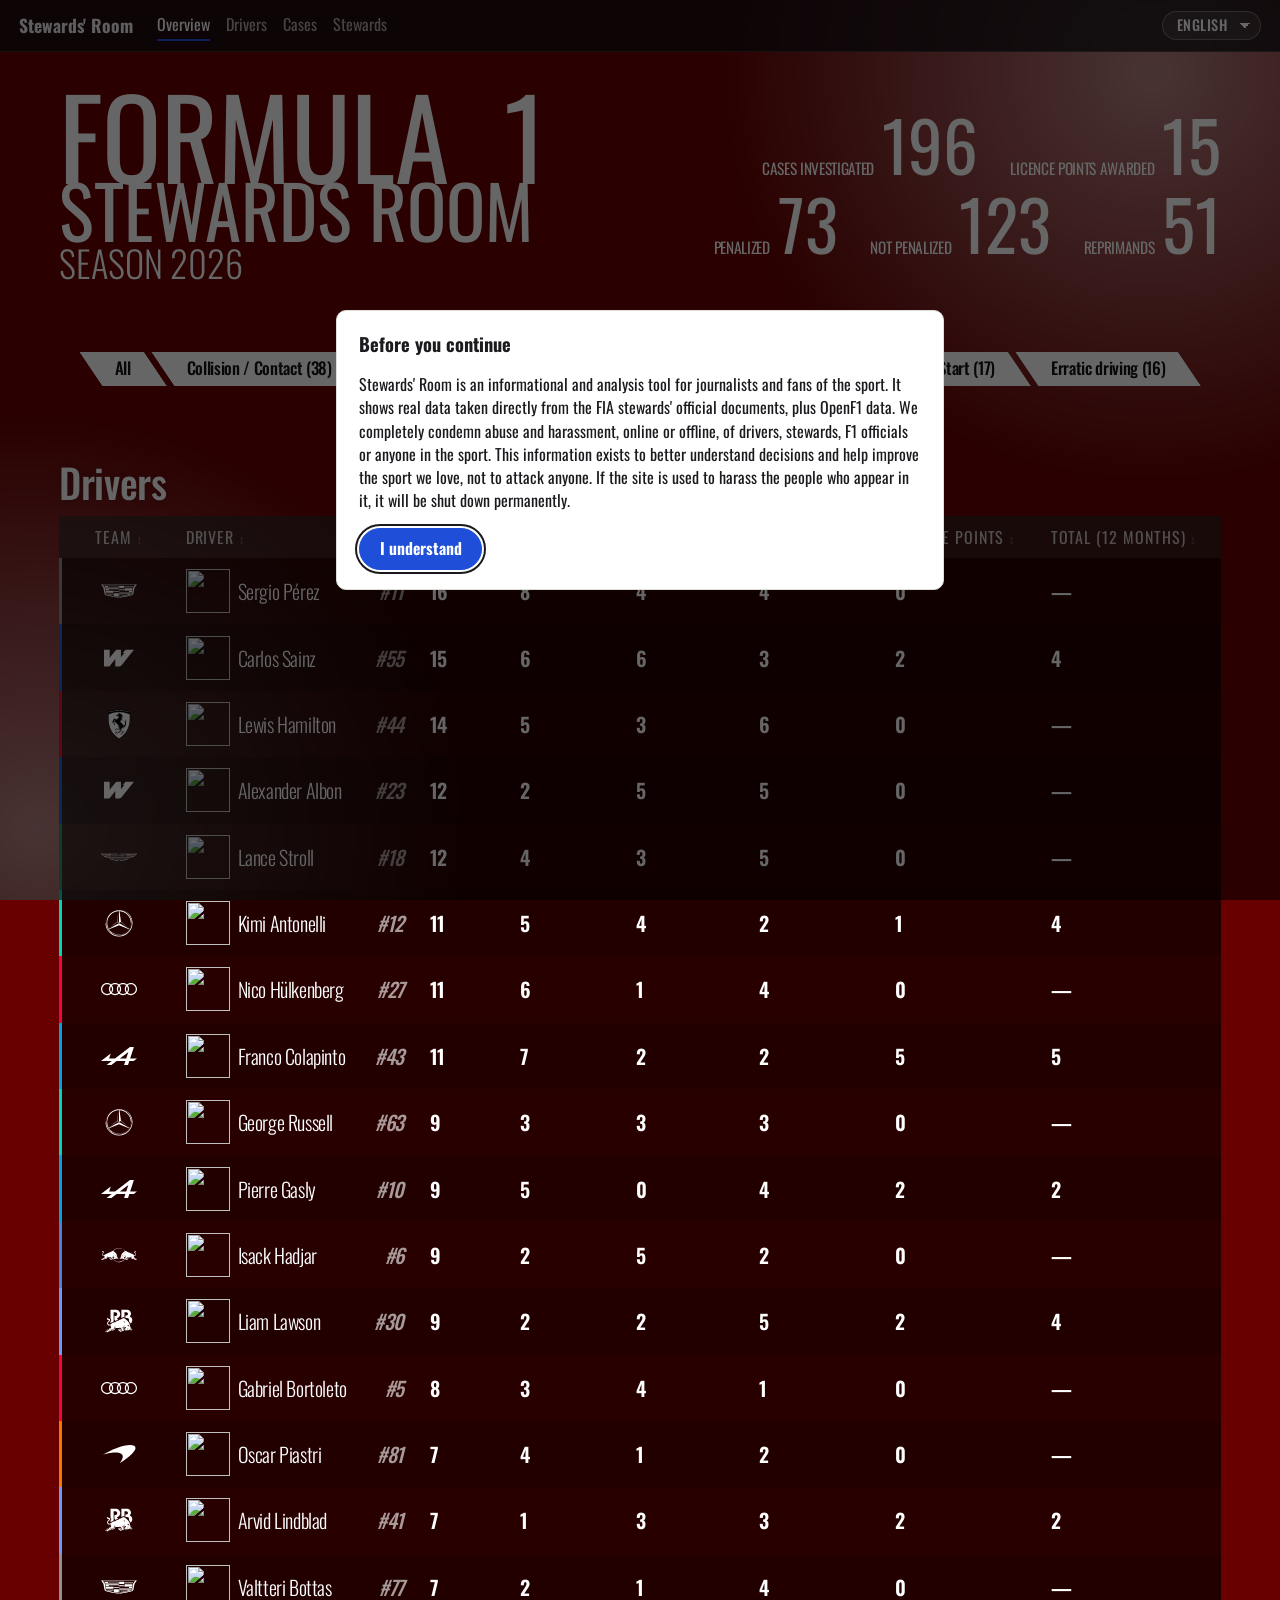
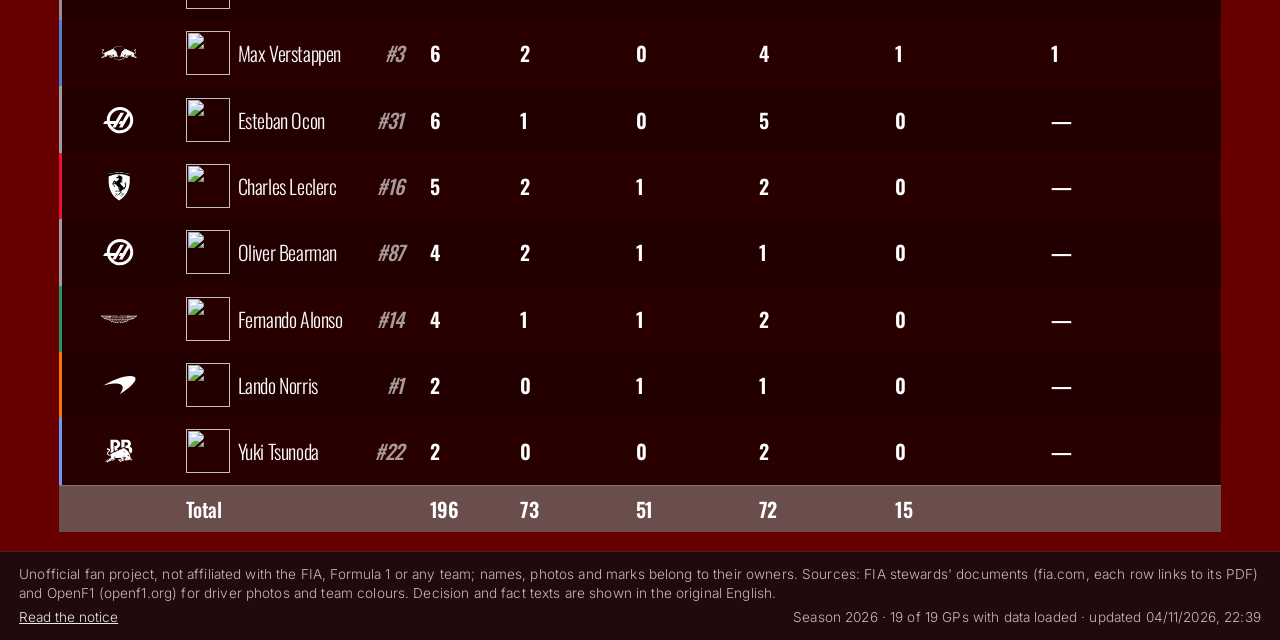
==== site/index.html @ ce7fdfba "Publish the Stewards' Room site Static build of the site: pages, FIA stewards' decisions dataset, dr" ====
<!doctype html>
<html>
<head>
<meta http-equiv="Content-Security-Policy" content="default-src 'self'; script-src 'self'; style-src 'self' 'unsafe-inline'; img-src 'self' data: https://media.formula1.com; connect-src 'self'; font-src 'self'; object-src 'none'; base-uri 'none'; form-action 'none'">
<meta name="referrer" content="no-referrer">
<meta charset="utf-8">
<meta name="viewport" content="width=device-width, initial-scale=1">
<title>Stewards' Room</title>
<link rel="stylesheet" href="styles.css">
</head>
<body class="overview-page">
<main>
  <header class="ov-hero">
    <h1 class="ov-title"><span class="ov-f1">Formula<i>1</i></span><span class="ov-sr">Stewards Room</span><span class="ov-season" id="season"></span></h1>
    <dl class="ov-stats" id="cards"></dl>
  </header>
  <div class="ov-lower">
    <div class="typebox" id="typeBox"></div>
    <h2 data-i18n="overview.drivers"></h2>
    <div id="drivers"></div>
  </div>
</main>
<script type="module" src="js/index.js"></script>
</body>
</html>
---- site/styles.css ----
:root {
  --bg: #f6f6f4; --panel: #fff; --text: #1b1b1f; --muted: #66666e; --line: #deded9; --accent: #1f4fd8;
  --pen: #c8372d; --rep: #d58a00; --none: #4a8b6a;
  color-scheme: light dark;
}
@media (prefers-color-scheme: dark) {
  :root { --bg: #131316; --panel: #1c1c21; --text: #ececf0; --muted: #9a9aa5; --line: #2e2e36; --accent: #7aa2ff;
          --pen: #ff6b60; --rep: #f0b429; --none: #62c796; }
}
* { box-sizing: border-box; }
body { margin: 0; font: 15px/1.45 system-ui, "Segoe UI", sans-serif; background: var(--bg); color: var(--text); }
a { color: var(--accent); }
header.top { position: sticky; top: 0; z-index: 10; color: #ececf0; background: rgba(14, 14, 18, .78); -webkit-backdrop-filter: blur(10px); backdrop-filter: blur(10px); border-bottom: 1px solid rgba(255, 255, 255, .12); padding: .6rem 1.2rem; display: flex; gap: 1.5rem; align-items: center; flex-wrap: wrap; }
header.top strong { font-size: 1.1rem; }
header.top nav { display: flex; gap: 1rem; }
header.top nav a { text-decoration: none; color: rgba(255, 255, 255, .65); padding: .2rem 0; border-bottom: 2px solid transparent; }
header.top nav a:hover { color: #fff; }
header.top nav a[aria-current="page"] { color: #fff; border-color: var(--accent); }
main { box-sizing: border-box; width: 100%; max-width: 1200px; margin: 0 auto; padding: 1.2rem; } /* width: 100% because body is a flex column (auto margins would shrink it to its content) */
h1 { margin: .2rem 0 1rem; font-size: 1.5rem; }
h2 { margin: 1.6rem 0 .6rem; font-size: 1.15rem; }
.muted { color: var(--muted); font-size: .88rem; }
.avatar { width: 32px; height: 32px; border-radius: 50%; border: 2px solid var(--line); background: var(--panel); object-fit: cover; object-position: top; vertical-align: middle; margin-right: .5rem; flex: none; }
.avatar.big { width: 64px; height: 64px; border-width: 3px; margin-right: .8rem; }
.avatar.ph { display: inline-flex; align-items: center; justify-content: center; font-size: .62rem; font-weight: 700; color: var(--muted); }
.avatar.big.ph { font-size: .9rem; }
.notice { background: var(--panel); border: 1px solid var(--rep); border-left-width: 4px; padding: .6rem .9rem; border-radius: 6px; margin-bottom: 1rem; }
.cards { display: grid; grid-template-columns: repeat(auto-fit, minmax(150px, 1fr)); gap: .8rem; }
.card { background: var(--panel); border: 1px solid var(--line); border-radius: 8px; padding: .8rem 1rem; }
.card .n { font-size: 1.9rem; font-weight: 650; font-variant-numeric: tabular-nums; }
.card .l { color: var(--muted); font-size: .85rem; }
.filters { display: flex; flex-wrap: wrap; gap: .6rem; margin: .5rem 0 1rem; align-items: end; }
.filters label { display: flex; flex-direction: column; font-size: .78rem; color: var(--muted); gap: .15rem; }
select, input[type=search] { font: inherit; padding: .3rem .4rem; background: var(--panel); color: var(--text); border: 1px solid var(--line); border-radius: 5px; min-width: 150px; }
.tablewrap { overflow-x: auto; background: var(--panel); border: 1px solid var(--line); border-radius: 8px; }
table { border-collapse: collapse; width: 100%; }
th, td { padding: .45rem .7rem; text-align: left; border-bottom: 1px solid var(--line); vertical-align: top; }
tr:last-child td { border-bottom: 0; }
th { font-size: .78rem; text-transform: uppercase; letter-spacing: .03em; color: var(--muted); white-space: nowrap; }
th[data-sort] { cursor: pointer; user-select: none; }
th[data-sort]:hover { color: var(--text); }
th .arrow { font-size: .7rem; }
td.num, th.num { text-align: right; font-variant-numeric: tabular-nums; }
tfoot td { font-weight: 650; background: color-mix(in srgb, var(--line) 35%, transparent); }
.badge { display: inline-block; padding: .05rem .5rem; border-radius: 99px; font-size: .78rem; font-weight: 600; border: 1px solid currentColor; white-space: nowrap; }
.badge.pen { color: var(--pen); } .badge.rep { color: var(--rep); } .badge.none { color: var(--none); }
.empty { padding: 1rem; color: var(--muted); }
.legend { display: flex; gap: 1rem; font-size: .85rem; margin: .3rem 0; flex-wrap: wrap; }
.legend i { display: inline-block; width: .8rem; height: .8rem; border-radius: 2px; margin-right: .3rem; vertical-align: -1px; }
svg.chart { width: 100%; height: auto; background: var(--panel); border: 1px solid var(--line); border-radius: 8px; }
svg.chart text { fill: var(--muted); font-size: 11px; }
.decision { max-width: 38ch; }
.sr { position: absolute; width: 1px; height: 1px; overflow: hidden; clip: rect(0 0 0 0); }
header.top .lang { margin-left: auto; }
header.top select { -webkit-appearance: none; appearance: none; min-width: 0; font: 500 .9rem / 1 "Oswald", system-ui, sans-serif; letter-spacing: .03em; text-transform: uppercase; color: #fff; cursor: pointer;
  padding: .4rem 1.8rem .4rem .9rem; border: 1px solid rgba(255, 255, 255, .28); border-radius: 99px; color-scheme: dark;
  background-color: rgba(255, 255, 255, .08); background-repeat: no-repeat; background-size: 5px 5px, 5px 5px; background-position: calc(100% - 15px) 52%, calc(100% - 10px) 52%;
  background-image: linear-gradient(45deg, transparent 50%, #fff 50%), linear-gradient(135deg, #fff 50%, transparent 50%); }
header.top select:hover { background-color: rgba(255, 255, 255, .16); }
header.top select:focus-visible { outline: 2px solid #fff; outline-offset: 2px; }
header.top select option { background: #1c1c21; color: #fff; text-transform: none; }


.badge.syn { color: #fff; background: #c0262d; border-color: #c0262d; margin-left: .4rem; font-size: .68rem; }
.synthetic-banner { background: #c0262d; color: #fff; padding: .5rem 1.2rem; font-weight: 600; font-size: .9rem; }
.bar { display: inline-block; height: .55rem; background: var(--accent); border-radius: 2px; vertical-align: middle; }
.decision { min-width: 24ch; }
.badge.syn.mixed { background: transparent; color: #ff8a8f; }
.synthetic-banner .realonly { margin-left: 1rem; font-weight: 500; white-space: nowrap; }

:root { --on-accent: #fff; }
@media (prefers-color-scheme: dark) { :root { --on-accent: #101018; } }
.typebox { margin: 1rem 0 1.2rem; }

/* Disclaimers (DESIGN.md §9) */
body { min-height: 100vh; display: flex; flex-direction: column; } /* the footer sits at the end of the page, never over the content */
footer.foot { display: flex; flex-wrap: wrap; align-items: center; gap: .3rem 1.2rem; margin: auto 0 0; max-width: none; padding: .8rem 1.2rem; font: 300 .85rem / 1.4 "Inter", system-ui, sans-serif; letter-spacing: .01em; color: rgba(255, 255, 255, .72); background: rgba(14, 14, 18, .78); -webkit-backdrop-filter: blur(10px); backdrop-filter: blur(10px); border-top: 1px solid rgba(255, 255, 255, .12); }
.foot .linklike { color: rgba(255, 255, 255, .9); }
.foot .linklike:hover { color: #fff; }
.foot .foot-meta { margin-left: auto; }
.linklike { font: inherit; background: none; border: 0; padding: 0; color: var(--accent); text-decoration: underline; cursor: pointer; }
dialog.disclaimer { max-width: min(38rem, calc(100vw - 2rem)); background: var(--panel); color: var(--text); border: 1px solid var(--line); border-radius: 10px; padding: 1.2rem 1.4rem; }
dialog.disclaimer::backdrop { background: rgb(0 0 0 / .6); }
dialog.disclaimer h2 { margin-top: 0; }
dialog.disclaimer .strong { font-weight: 650; }
dialog.disclaimer .accept { font: inherit; font-weight: 650; padding: .5rem 1.2rem; border-radius: 99px; border: 1px solid var(--accent); background: var(--accent); color: var(--on-accent); cursor: pointer; }
dialog.disclaimer .accept:focus-visible { outline: 2px solid var(--text); outline-offset: 2px; }
.stewards-banner { background: var(--panel); border: 1px solid var(--pen); border-left-width: 6px; padding: .7rem 1rem; border-radius: 6px; margin-bottom: 1rem; font-weight: 600; }

/* Cells of the overview driver list (team logo, photo, name, number); the table itself uses the list style below. */
.drv-cell { display: flex; align-items: center; gap: .5rem; }
.drv-logo { width: 36px; height: 36px; flex: none; object-fit: contain; }
.drv-photo { width: 44px; height: 44px; flex: none; object-fit: cover; object-position: top; align-self: flex-end; }
.drv-name { flex: 1; min-width: 0; }
.drv-name a { color: inherit; text-decoration: none; }
.drv-name a:hover, .drv-name a:focus-visible { text-decoration: underline; }
.drv-num { font-style: italic; font-weight: 500; padding-left: .5rem; opacity: .6; }

/* Fonts for the driver header. DaggerSquare: 1001Fonts "Free For Commercial Use" licence, file used unmodified
   (public/fonts/LICENSE-DaggerSquare.txt). Oswald: SIL Open Font License (public/fonts/LICENSE-Oswald-OFL.txt). */
@font-face { font-family: "DaggerSquare"; src: url("fonts/DaggerSquare-Oblique.otf") format("opentype"); font-weight: 400; font-style: normal; font-display: swap; }
@font-face { font-family: "Oswald"; src: url("fonts/Oswald-Variable.ttf") format("truetype"); font-weight: 200 700; font-style: normal; font-display: swap; }
@font-face { font-family: "Inter"; src: url("fonts/Inter-Variable-latin.woff2") format("woff2"); font-weight: 100 900; font-style: normal; font-display: swap; } /* Inter: SIL OFL (public/fonts/LICENSE-Inter-OFL.txt) */

/* Driver header (Figma node 15:555): team-colour background with two soft white glows, big photo cut at the waist,
   name + number in DaggerSquare, everything else in Oswald, always white text. */
.hero { display: grid; grid-template-columns: minmax(9rem, 24%) 1fr; align-items: end; gap: clamp(1rem, 3vw, 2.5rem);
  padding: clamp(.6rem, 2vw, 1.2rem) 0 0; margin: .4rem 0 1.4rem; color: #fff;
  font-family: "Oswald", system-ui, sans-serif; text-transform: uppercase; letter-spacing: -.02em; text-shadow: 0 2px 14px rgba(0, 0, 0, .22); }

.hero-photo { display: block; width: 100%; height: auto; aspect-ratio: 1336 / 2100; object-fit: cover; object-position: top; align-self: end; }
.hero-info { align-self: center; padding-bottom: clamp(1rem, 3vw, 2rem); min-width: 0; }
.hero-head { display: flex; align-items: center; flex-wrap: wrap; gap: .4rem clamp(1rem, 3vw, 2.2rem); }
.hero-name { margin: 0; font: 400 clamp(2.1rem, 5.4vw, 4.9rem) / .84 "DaggerSquare", "Oswald", sans-serif; letter-spacing: 0; width: min-content; overflow-wrap: normal; }
.hero-name .badge { font-family: system-ui, sans-serif; font-size: .7rem; vertical-align: middle; letter-spacing: 0; }
.hero-num { font: 400 clamp(3.6rem, 10.5vw, 9.4rem) / .8 "DaggerSquare", "Oswald", sans-serif; letter-spacing: 0; }
.hero-team { display: flex; align-items: center; gap: .6rem; margin-top: .5rem; font-weight: 300; font-size: clamp(1.3rem, 2.6vw, 2.4rem); line-height: 1.1; }
.hero-licence { display: flex; align-items: baseline; flex-wrap: wrap; gap: .2rem .9rem; margin-top: clamp(.8rem, 2.4vw, 1.8rem); font-weight: 300; font-size: clamp(1.1rem, 2.2vw, 2rem); }
.hero-licence b { font-weight: 400; font-size: 1.5em; }
.hero-stats { display: flex; flex-wrap: wrap; gap: .3rem clamp(1.2rem, 3vw, 2.6rem); margin: clamp(.9rem, 2.4vw, 1.8rem) 0 0; }
.hero-stats > div { display: flex; align-items: baseline; gap: .45rem; }
.hero-stats dt { font-weight: 400; font-size: clamp(.75rem, 1.15vw, 1.05rem); }
.hero-stats dd { margin: 0; font-weight: 400; font-size: clamp(2rem, 4.2vw, 3.8rem); line-height: 1; font-variant-numeric: tabular-nums; }
@media (max-width: 640px) { .hero { grid-template-columns: 1fr; } .hero-photo { width: 62%; margin: 0 auto; } }

/* Driver page: the team colour and the two soft glows of the header cover the whole page (no dark side bars). The glows
   are fixed to the window so they stay put while scrolling. Text that sits directly on the colour is white; panels
   (cards, tables, charts) keep their own background. --team is set on <body> by driver.js. */
body.team-page { --team: #00a1e8; min-height: 100vh; background-color: var(--team); background-attachment: fixed;
  background-image: radial-gradient(ellipse 34% 46% at 3% 92%, rgba(255, 255, 255, .5), rgba(255, 255, 255, 0)),
                    radial-gradient(ellipse 34% 46% at 90% 8%, rgba(255, 255, 255, .5), rgba(255, 255, 255, 0)); }
body.team-page main { color: #fff; }
body.team-page .card, body.team-page .tablewrap, body.team-page .notice, body.team-page svg.chart { color: var(--text); } /* panels keep their own text colour */
body.team-page main > p a, body.team-page main > p a:visited { color: #fff; }
body.team-page .legend { color: #fff; text-shadow: 0 1px 8px rgba(0, 0, 0, .25); }
@media (max-width: 640px) { body.team-page { background-attachment: scroll; } }

/* Flag next to the team name in the driver header (Figma node 31:22): about as tall as the capital letters. */
.hero-flag { height: .78em; width: auto; aspect-ratio: 4 / 3; flex: none; }

/* Slanted buttons (Figma nodes 31:1457 and 31:1456): a parallelogram, top edge shifted left, bottom edge shifted right.
   It is a skewed rectangle behind the text, so it grows with the label and the slant angle stays the same (the design's
   124.7 / 183.75 = 0.68 -> 34deg). Idle = white outline, pressed = white fill and black text, "mixed" = some of the
   group's types are selected (only possible from an address typed by hand). Used by the group filter on the driver page. */
.tabs { display: flex; flex-wrap: wrap; justify-content: center; gap: .35rem .5rem; padding: 0 .75rem; } /* centred; the padding is room for the overhang of the slanted ends */
.tab { position: relative; z-index: 0; display: inline-flex; align-items: center; justify-content: center; height: 2.1rem; padding: 0 1.5rem;
  font: 500 1.05rem / 1 "Oswald", sans-serif; letter-spacing: -.02em; text-decoration: none; color: inherit; background: none; border: 0; cursor: pointer; }
.tab::before { content: ""; position: absolute; inset: 0; z-index: -1; border: 2px solid currentColor; transform: skewX(34deg); transition: background-color .12s; }
.tab:hover::before { background: color-mix(in srgb, currentColor 18%, transparent); }
/* Pressed = filled with the text colour, label in the page background colour (--tab-on). Works on light, dark and team-colour pages. */
.tab[aria-pressed="true"]::before, .tab[aria-pressed="true"]:hover::before { background: currentColor; }
.tab[aria-pressed="true"] > span { color: var(--tab-on, var(--bg)); }
.tab[aria-pressed="mixed"]::before { background: color-mix(in srgb, currentColor 28%, transparent); }
.tab:focus-visible { outline: 2px solid currentColor; outline-offset: 3px; }
body.team-page { --tab-on: #111; }
/* Driver page, below the header (Figma: the lower part is the team colour darkened 35%, full width). .lower paints
   its dark layer as a huge box-shadow clipped to the sides, so it bleeds to both edges of the window. */
/* The page is a column so the dark band (.lower) can grow to the bottom of the window when the content is short. */
body.team-page { padding-bottom: 0; }
body.team-page main { padding-bottom: 0; flex: 1; display: flex; flex-direction: column; width: 100%; }
body.team-page .lower { flex: 1; }
body.team-page .hero { margin-bottom: 0; }
body.team-page .lower { padding: 1rem 0 2rem; background: rgba(0, 0, 0, .35); box-shadow: 0 0 0 100vmax rgba(0, 0, 0, .35); clip-path: inset(0 -100vmax); }
body.team-page .lower .typebox { margin-top: 0; }
body.team-page .lower .typebox .muted { margin: .6rem 0 0; text-align: center; }

/* Cases per Grand Prix (Figma node 31:1455). Outcome colours are the site's own (--pen / --rep / --none), not the mock-up's.
   Bar width and the slope of its top edge (1.315 x the width) are one variable. */
.gpchart { --bw: 1.6rem; --bh: 11rem; --rise: calc(var(--bw) * 1.315); overflow-x: auto; }
.gpplot { position: relative; display: flex; align-items: flex-end; gap: .15rem; padding: .7rem 0 .6rem 1.9rem; min-width: min-content; }
/* Reference lines: the grid box has the same height as the bars and lines up with them, behind (the tallest bar reaches the top line). */
.gpgrid { position: absolute; left: 0; right: 0; top: .7rem; height: var(--bh); pointer-events: none; }
.gpline { position: absolute; left: 1.9rem; right: 0; border-top: 1px solid color-mix(in srgb, currentColor 30%, transparent); }
.gpline b { position: absolute; right: calc(100% + .35rem); top: -.62em; font: 400 .85rem / 1 "Oswald", sans-serif; color: inherit; opacity: .85; font-variant-numeric: tabular-nums; }
.gpcol { position: relative; flex: 1 0 2.9rem; font: inherit; color: inherit; background: none; border: 0; padding: 0; cursor: pointer; display: flex; flex-direction: column; align-items: center; gap: .35rem; min-width: 0; }
.gpcol.off .gpflag, .gpcol.off .gpcode { opacity: .4; }
.gpcol:disabled { cursor: default; }
/* One Grand Prix picked: everything else (bars, flags, labels) goes dark, the picked one stays as it is. */
.gpcol { transition: opacity .15s; }
.gpplot.sel .gpcol:not([aria-pressed="true"]) { opacity: .25; }
.gpplot.sel .gpcol:not([aria-pressed="true"]):not(:disabled):hover { opacity: .6; }
.gpcol:focus-visible { outline: 2px solid currentColor; outline-offset: 2px; }
.gpbar { position: relative; width: var(--bw); height: var(--bh); }
.seg { position: absolute; left: 0; right: 0; bottom: 0; height: var(--h); background: var(--c);
  clip-path: polygon(0 min(var(--rise), 100%), 100% 0, 100% 100%, 0 100%); }
.seg.pen { --c: var(--pen); } .seg.rep { --c: var(--rep); } .seg.none { --c: var(--none); }
.gpflag { width: 2.3rem; height: auto; aspect-ratio: 4 / 3; display: block; }
.gpcode { font: 400 1.35rem / 1 "Oswald", sans-serif; letter-spacing: -.02em; color: inherit; }

/* List style of the driver page (Figma node 31:1472): a dark translucent panel on the team colour, Oswald Light, every
   second row a little darker, the header on a lighter band. Applied to the three tables of the page (className 'list').
   The mock-up's text is huge (96px on a 4378px page); this is the same look at reading size. Numbers stay left-aligned,
   as in the design. */
.tablewrap.list { background: #171717; border: 0; border-radius: 0; color: #fff; --pen: #ff6b60; --rep: #f0b429; --none: #62c796; }
.tablewrap.list tfoot td { font-weight: 500; border-top: 1px solid rgba(255, 255, 255, .2); }
body.team-page .tablewrap.list { background: rgba(0, 0, 0, .61); border: 0; border-radius: 0; color: #fff;
  --pen: #ff6b60; --rep: #f0b429; --none: #62c796; }
.tablewrap.list table { font: 300 1.4rem / 1.2 "Oswald", sans-serif; letter-spacing: -.02em; }
.tablewrap.list th, .tablewrap.list td { padding: .8rem 1.1rem; border-bottom: 0; vertical-align: middle; }
.tablewrap.list th { background: rgba(255, 255, 255, .1); font: 400 1rem / 1.2 "Oswald", sans-serif; letter-spacing: .06em; color: rgba(255, 255, 255, .75); }
.tablewrap.list th[data-sort]:hover { color: #fff; }
/* Tables with many columns and long text (cases, deleted laps): same look, reading-size type. */
.tablewrap.list.compact table { font-size: 1.25rem; }
.tablewrap.list.compact th, .tablewrap.list.compact td { padding: .7rem .8rem; }
.tablewrap.list.compact td.num { font-weight: 600; } /* the figures stand out from the names */
/* Team column: a wider cell with the logo (and its header) centred, so it has room between the left edge and the driver's face. */
.tablewrap.list.compact th:first-child, .tablewrap.list.compact td:first-child { width: 7.5rem; padding-left: 1.2rem; padding-right: 1.2rem; text-align: center; }
.tablewrap.list.compact td:first-child .drv-logo { display: block; margin: 0 auto; }
.tablewrap.list.compact th:nth-child(2), .tablewrap.list.compact td:nth-child(2) { padding-left: .4rem; }
.tablewrap.list.dense table { font-size: 1.05rem; line-height: 1.25; }
.tablewrap.list.dense .decision { min-width: 14ch; }
.tablewrap.list.dense th, .tablewrap.list.dense td { padding: .6rem .5rem; vertical-align: top; }
.tablewrap.list.dense th { font-size: .9rem; letter-spacing: .03em; }
.tablewrap.list tbody tr:nth-child(even) { background: rgba(0, 0, 0, .16); }
.tablewrap.list td.num, .tablewrap.list th.num { text-align: left; }
.tablewrap.list a, .tablewrap.list a:visited { color: #fff; text-decoration-color: rgba(255, 255, 255, .6); }

/* Typography of the whole site: two faces only. Oswald for everything; DaggerSquare only for a driver's name and number
   (.hero-name / .hero-num, .dcard-num). Titles are big. */
body { font-family: "Oswald", system-ui, "Segoe UI", sans-serif; font-size: 16px; }

.muted { font-size: 1rem; }
main h1 { margin: .2rem 0 1rem; font: 500 clamp(2.1rem, 4vw, 3rem) / 1.05 "Oswald", sans-serif; letter-spacing: -.01em; }
main h2 { margin: 2.2rem 0 .8rem; font: 500 clamp(1.8rem, 3.2vw, 2.5rem) / 1.1 "Oswald", sans-serif; letter-spacing: -.01em; }
body.team-page .lower h2 { color: #fff; text-shadow: 0 1px 8px rgba(0, 0, 0, .25); }
body.team-page .lower .muted { color: rgba(255, 255, 255, .8); }
/* The colour key sits under the chart. */
body.team-page .legend { margin: .6rem 0 0; font-size: 1.05rem; gap: .6rem 1.4rem; }
body.team-page .legend i { width: .95rem; height: .95rem; }
/* Outcome words in the tables (Penalizado, Reprimenda, Sin sanción): no circle, just coloured letters, a notch heavier than the rest. */
.tablewrap.list .badge:not(.syn) { padding: 0; border: 0; border-radius: 0; background: none; font-size: inherit; font-weight: 600; letter-spacing: 0; }

/* Arrows (Figma node 33:2037, the double chevron; one chevron of it is used, mirrored for "previous"). The SVG is a mask,
   so the colour is just a background and can change per use. Left and right arrows on the driver page: pager. */
.chev { display: block; width: 2.1rem; height: 2.7rem; background: currentColor; -webkit-mask: url("img/icons/chevron.svg") center / contain no-repeat; mask: url("img/icons/chevron.svg") center / contain no-repeat; }
.pg-prev .chev { transform: scaleX(-1); }
/* The arrows sit at the two sides of the driver header, centred on it vertically (next to the photo and the name). The header
   gets side room for them. */
.herobox { position: relative; padding: 0 clamp(2.2rem, 4.2vw, 3.6rem); }
.pager { position: absolute; inset: 0; display: flex; justify-content: space-between; align-items: center; pointer-events: none; }
.pager .pg { pointer-events: auto; }
.pg { display: inline-flex; color: #fff; padding: .1rem .3rem; opacity: .95; transition: transform .12s, opacity .12s; }
.pg:hover { opacity: 1; }
.pg-prev:hover { transform: translateX(-.2rem); } .pg-next:hover { transform: translateX(.2rem); }
.pg:focus-visible { outline: 2px solid #fff; outline-offset: 2px; }

/* Drivers page: one small card per driver (team-colour background with the two soft glows, photo cut at the waist,
   number in DaggerSquare, name in Oswald). */
.dcards { display: grid; grid-template-columns: repeat(auto-fill, minmax(9.5rem, 1fr)); gap: .9rem; margin: 1rem 0 2rem; }
.dcard { position: relative; display: block; aspect-ratio: 3 / 4; overflow: hidden; border-radius: .3rem; color: #fff; text-decoration: none; font-family: "Oswald", system-ui, sans-serif;
  background: radial-gradient(ellipse 85% 45% at 8% 100%, rgba(255, 255, 255, .45), rgba(255, 255, 255, 0)), radial-gradient(ellipse 85% 45% at 95% 0%, rgba(255, 255, 255, .4), rgba(255, 255, 255, 0)), var(--team); }
.dcard-photo { position: absolute; left: 50%; bottom: 0; height: 88%; width: auto; transform: translateX(-50%); transition: transform .2s; }
.dcard:hover .dcard-photo { transform: translateX(-50%) scale(1.04); }
/* Headshots served by the F1 CDN are square (the tall cut-outs are local-only): full card width, sitting on the bottom edge. */
.dcard-photo.remote { height: auto; width: 100%; }
.hero-photo.remote { aspect-ratio: 1; object-fit: contain; }
.dcard-num { position: absolute; top: .3rem; right: .55rem; font: 400 1.9rem / 1 "DaggerSquare", "Oswald", sans-serif; text-shadow: 0 2px 10px rgba(0, 0, 0, .3); }
.dcard-name { position: absolute; left: 0; right: 0; bottom: 0; display: flex; flex-direction: column; padding: 1.6rem .6rem .45rem; line-height: 1.05; background: linear-gradient(rgba(0, 0, 0, 0), rgba(0, 0, 0, .65)); }
.dcard-first { font-weight: 300; font-size: .85rem; opacity: .9; }
.dcard-last { display: flex; align-items: center; gap: .35rem; font-weight: 500; font-size: 1.2rem; text-transform: uppercase; letter-spacing: -.01em; }
.dcard-flag { width: 1.1rem; height: auto; aspect-ratio: 4 / 3; flex: none; }
.dcard:hover, .dcard:focus-visible { box-shadow: 0 0 0 2px var(--text); }
.dcard:focus-visible { outline: none; }

/* Overview driver list: the shared list style plus a thin team-colour edge on every row (--team, from the validated OpenF1
   colour, see teams.js). Sortable headers show a small arrow hint. */
.tablewrap.list tr.drv td:first-child { box-shadow: inset 3px 0 0 var(--team); }
.tablewrap.list .drv-name a:hover, .tablewrap.list .drv-name a:focus-visible { text-decoration: underline; }
.tablewrap.list .drv-name { white-space: nowrap; }
.tablewrap.list th[data-sort] { cursor: pointer; white-space: nowrap; }
.tablewrap.list th[data-sort]:not(:has(.arrow))::after { content: " ↕"; opacity: .35; font-size: .8em; }

/* Overview list: a row lights up in its team colour (--team) on every column, and a click opens the driver. */
.tablewrap.list tr.drv { cursor: pointer; }
.tablewrap.list tr.drv td { transition: background-color .12s; }
.tablewrap.list tr.drv:hover td, .tablewrap.list tr.drv:focus-within td { background: var(--team); color: #fff; text-shadow: 0 1px 2px rgba(0, 0, 0, .4); }
.tablewrap.list tr.drv:hover td:first-child, .tablewrap.list tr.drv:focus-within td:first-child { box-shadow: none; }

/* Smoother move between pages (driver to driver with the arrows, etc.): the browser keeps the old page on screen and
   crossfades to the new one instead of showing an empty dark page in between. Browsers without support just navigate. */
@view-transition { navigation: auto; }
::view-transition-old(root), ::view-transition-new(root) { animation-duration: .22s; }
/* Driver page: the photo and the text fade in when the data arrives, instead of popping in. */
.hero-photo { opacity: 0; transition: opacity .3s ease-out; }
.hero-photo.loaded { opacity: 1; }
.hero-info { animation: fade-in .3s ease-out both; }
/* Reserve the header's space while the data loads (an empty #hero): a placeholder with the photo's proportions in the photo
   column, so the dark band below does not jump when the header appears. */
.hero:empty::before { content: ""; display: block; aspect-ratio: 1336 / 2100; }
@media (max-width: 640px) { .hero:empty::before { width: 62%; margin: 0 auto; } }
@keyframes fade-in { from { opacity: 0; } }
@media (prefers-reduced-motion: reduce) {
  @view-transition { navigation: none; }
  .hero-photo { transition: none; }
  .hero-info { animation: none; }
}

/* Overview page (Figma node 36:2): the whole page is the same dark red (#690000) with the two soft white glows; title, season and totals on top, the driver list below. */
body.overview-page { background-color: #690000; background-attachment: fixed; --tab-on: #111;
  background-image: radial-gradient(ellipse 34% 46% at 3% 92%, rgba(255, 255, 255, .5), rgba(255, 255, 255, 0)),
                    radial-gradient(ellipse 34% 46% at 90% 8%, rgba(255, 255, 255, .5), rgba(255, 255, 255, 0)); }
body.overview-page main { color: #fff; padding-top: 0; }
.ov-hero { display: flex; flex-wrap: wrap; align-items: center; justify-content: space-between; gap: 1.2rem 2rem; padding: clamp(1.2rem, 3vw, 2.4rem) 0 clamp(1.4rem, 3vw, 2.6rem); color: #fff; text-transform: uppercase; }
main .ov-title { margin: 0; font: 400 1rem / 1 "Oswald", sans-serif; letter-spacing: 0; display: flex; flex-direction: column; }
.ov-f1, .ov-sr { font-family: "DaggerSquare", "Oswald", sans-serif; line-height: .82; }
.ov-f1 { display: flex; gap: .5em; font-size: clamp(3rem, 8.6vw, 7.5rem); }
.ov-f1 i { font-style: normal; }
.ov-sr { font-size: clamp(1.9rem, 5.7vw, 5rem); }
.ov-season { margin-top: .5rem; font-weight: 300; font-size: clamp(1.1rem, 2.85vw, 2.5rem); line-height: .82; }
.ov-stats { display: flex; flex-direction: column; align-items: flex-end; gap: .4rem; margin: 0 0 0 auto; max-width: 100%; font-family: "Oswald", sans-serif; letter-spacing: -.02em; }
.ov-row { display: flex; flex-wrap: wrap; justify-content: flex-end; gap: .4rem clamp(1.2rem, 2.6vw, 2.4rem); }
.ov-row > div { display: flex; align-items: baseline; gap: .5rem; }
.ov-stats dt { font-weight: 400; font-size: clamp(.7rem, 1.2vw, 1.05rem); }
.ov-stats dd { margin: 0; font-weight: 400; font-size: clamp(2.2rem, 5.4vw, 4.8rem); line-height: 1.05; font-variant-numeric: tabular-nums; }
.ov-lower { padding-top: 1.2rem; }
body.overview-page .ov-lower h2 { color: #fff; text-shadow: 0 1px 8px rgba(0, 0, 0, .25); }
body.overview-page .tablewrap.list { background: rgba(0, 0, 0, .61); }
@media (max-width: 640px) { body.overview-page { background-attachment: scroll; } }
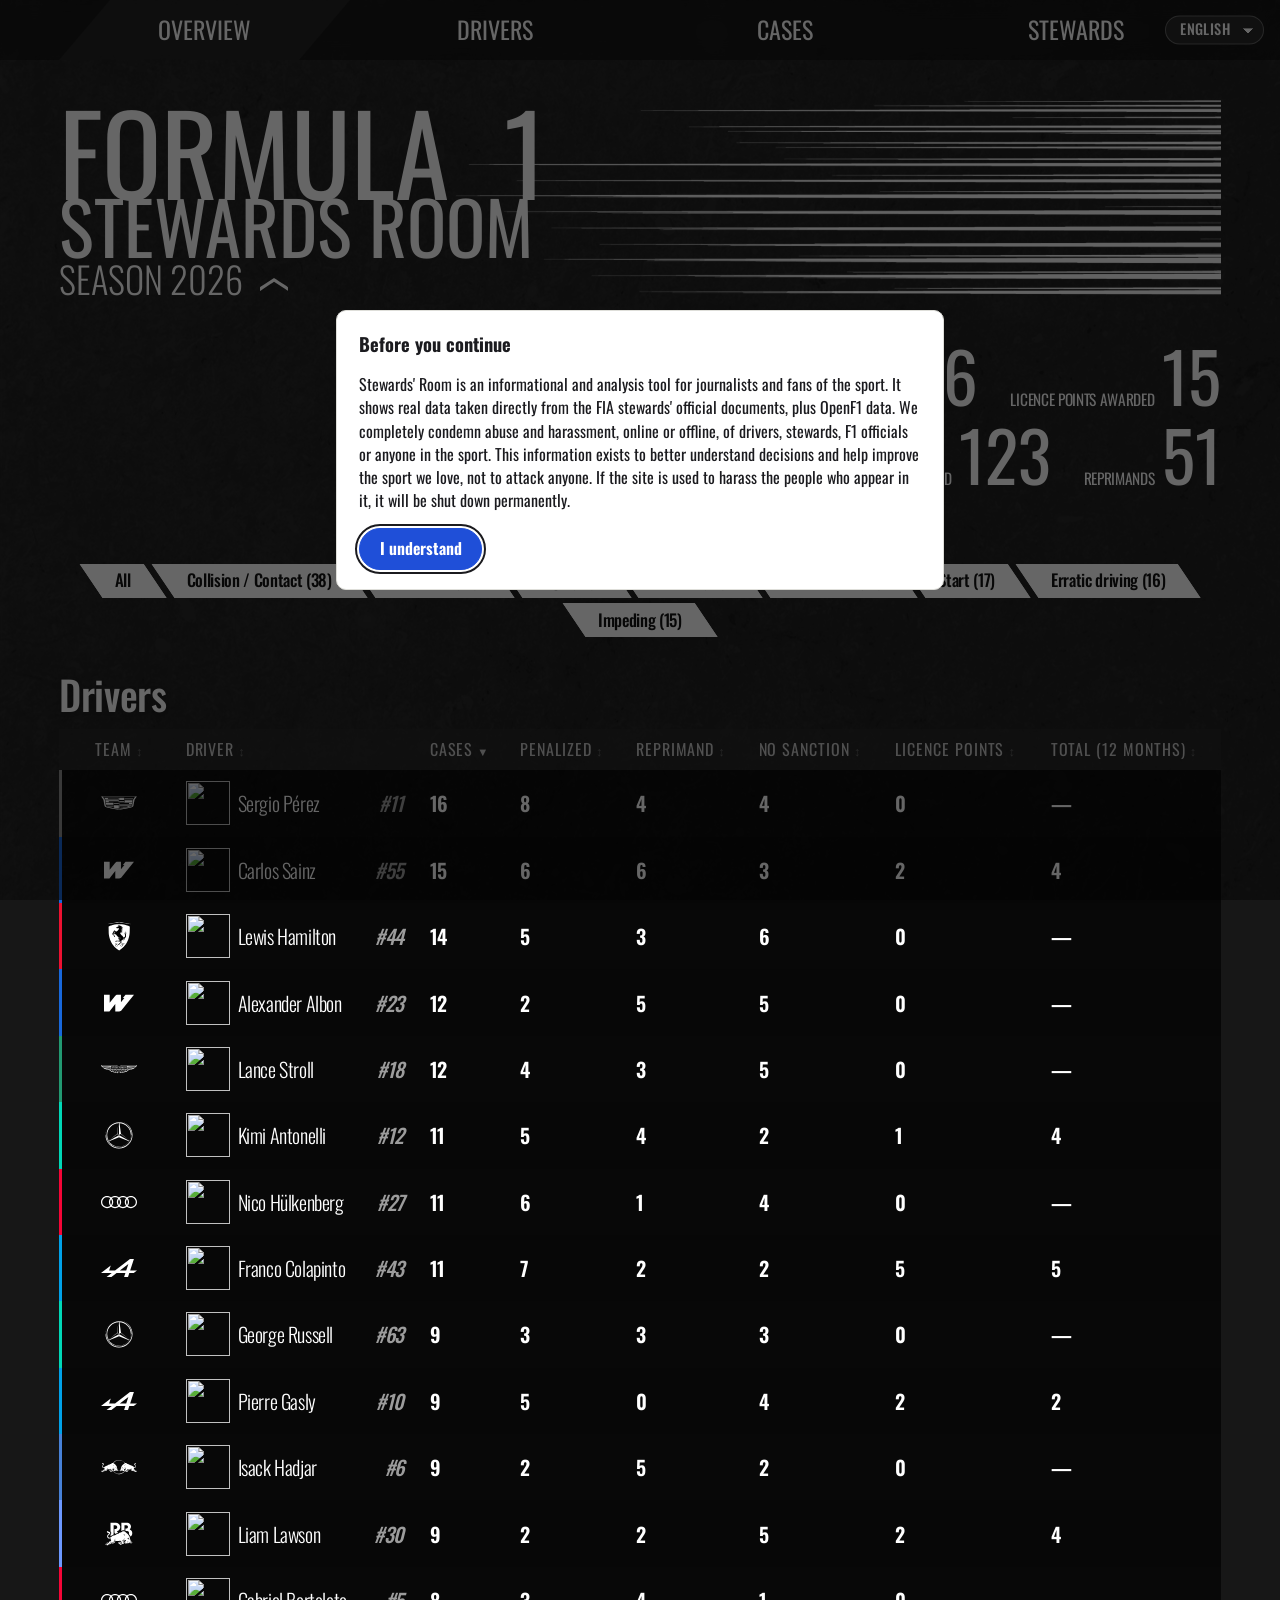
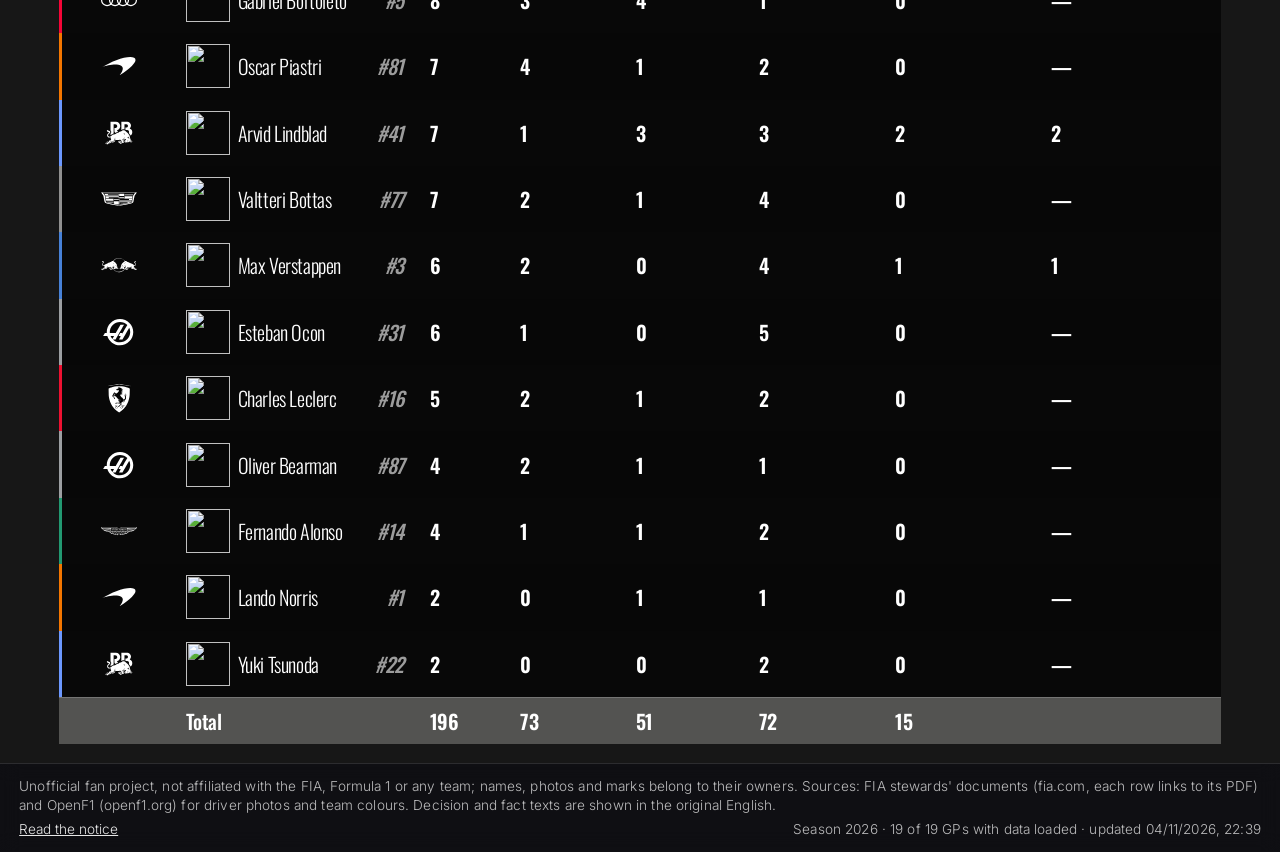
==== commit b873568e: "Publish the restyled overview and driver pages Concrete texture and slanted nav banner, speed-line b" ====
--- a/site/index.html
+++ b/site/index.html
@@ -6,9 +6,16 @@
 <meta charset="utf-8">
 <meta name="viewport" content="width=device-width, initial-scale=1">
 <title>Stewards' Room</title>
+<link rel="preload" href="fonts/Oswald-Variable.ttf" as="font" type="font/ttf" crossorigin>
+<link rel="preload" href="fonts/DaggerSquare-Oblique.otf" as="font" type="font/otf" crossorigin>
+<link rel="preload" href="img/overview/concrete.jpg" as="image">
+<link rel="preload" href="img/overview/speedlines.png" as="image">
+<link rel="preload" href="data/dataset.json" as="fetch" crossorigin>
+<link rel="preload" href="data/drivers.json" as="fetch" crossorigin>
 <link rel="stylesheet" href="styles.css">
 </head>
 <body class="overview-page">
+<header class="top" id="top"></header>
 <main>
   <header class="ov-hero">
     <h1 class="ov-title"><span class="ov-f1">Formula<i>1</i></span><span class="ov-sr">Stewards Room</span><span class="ov-season" id="season"></span></h1>
--- a/site/styles.css
+++ b/site/styles.css
@@ -104,7 +104,7 @@
 
 /* Driver header (Figma node 15:555): team-colour background with two soft white glows, big photo cut at the waist,
    name + number in DaggerSquare, everything else in Oswald, always white text. */
-.hero { display: grid; grid-template-columns: minmax(9rem, 24%) 1fr; align-items: end; gap: clamp(1rem, 3vw, 2.5rem);
+.hero { display: grid; grid-template-columns: minmax(9rem, 30%) 1fr; align-items: end; gap: clamp(1rem, 3vw, 2.5rem);
   padding: clamp(.6rem, 2vw, 1.2rem) 0 0; margin: .4rem 0 1.4rem; color: #fff;
   font-family: "Oswald", system-ui, sans-serif; text-transform: uppercase; letter-spacing: -.02em; text-shadow: 0 2px 14px rgba(0, 0, 0, .22); }
 
@@ -251,6 +251,8 @@
   background: radial-gradient(ellipse 85% 45% at 8% 100%, rgba(255, 255, 255, .45), rgba(255, 255, 255, 0)), radial-gradient(ellipse 85% 45% at 95% 0%, rgba(255, 255, 255, .4), rgba(255, 255, 255, 0)), var(--team); }
 .dcard-photo { position: absolute; left: 50%; bottom: 0; height: 88%; width: auto; transform: translateX(-50%); transition: transform .2s; }
 .dcard:hover .dcard-photo { transform: translateX(-50%) scale(1.04); }
+/* The portraits are full body (about 1336x3840): crop them to the top part, waist up, like the driver header does. */
+.dcard-photo:not(.remote) { aspect-ratio: 1336 / 2100; object-fit: cover; object-position: top; }
 /* Headshots served by the F1 CDN are square (the tall cut-outs are local-only): full card width, sitting on the bottom edge. */
 .dcard-photo.remote { height: auto; width: 100%; }
 .hero-photo.remote { aspect-ratio: 1; object-fit: contain; }
@@ -283,7 +285,7 @@
 /* Driver page: the photo and the text fade in when the data arrives, instead of popping in. */
 .hero-photo { opacity: 0; transition: opacity .3s ease-out; }
 .hero-photo.loaded { opacity: 1; }
-.hero-info { animation: fade-in .3s ease-out both; }
+.hero-info { animation: fade-in .3s ease-out backwards; } /* backwards, not both: a finished animation must not leave a stacking context that would isolate the speed lines blend */
 /* Reserve the header's space while the data loads (an empty #hero): a placeholder with the photo's proportions in the photo
    column, so the dark band below does not jump when the header appears. */
 .hero:empty::before { content: ""; display: block; aspect-ratio: 1336 / 2100; }
@@ -307,12 +309,134 @@
 .ov-f1 i { font-style: normal; }
 .ov-sr { font-size: clamp(1.9rem, 5.7vw, 5rem); }
 .ov-season { margin-top: .5rem; font-weight: 300; font-size: clamp(1.1rem, 2.85vw, 2.5rem); line-height: .82; }
-.ov-stats { display: flex; flex-direction: column; align-items: flex-end; gap: .4rem; margin: 0 0 0 auto; max-width: 100%; font-family: "Oswald", sans-serif; letter-spacing: -.02em; }
+/* flex: 1 1 100% = always on its own line, below the title. Without it the block sat beside the title or wrapped below it
+   depending on how wide the NUMBERS were (3 digits wrap, 1-2 digits fit), so it jumped up for the types with few cases. */
+.ov-stats { flex: 1 1 100%; display: flex; flex-direction: column; align-items: flex-end; gap: .4rem; margin: 0 0 0 auto; max-width: 100%; font-family: "Oswald", sans-serif; letter-spacing: -.02em; }
 .ov-row { display: flex; flex-wrap: wrap; justify-content: flex-end; gap: .4rem clamp(1.2rem, 2.6vw, 2.4rem); }
 .ov-row > div { display: flex; align-items: baseline; gap: .5rem; }
 .ov-stats dt { font-weight: 400; font-size: clamp(.7rem, 1.2vw, 1.05rem); }
 .ov-stats dd { margin: 0; font-weight: 400; font-size: clamp(2.2rem, 5.4vw, 4.8rem); line-height: 1.05; font-variant-numeric: tabular-nums; }
 .ov-lower { padding-top: 1.2rem; }
-body.overview-page .ov-lower h2 { color: #fff; text-shadow: 0 1px 8px rgba(0, 0, 0, .25); }
 body.overview-page .tablewrap.list { background: rgba(0, 0, 0, .61); }
 @media (max-width: 640px) { body.overview-page { background-attachment: scroll; } }
+
+/* Overview redesign (Figma 39:4): dark concrete background, speed lines beside the title, season chevron, slanted nav banner. Background texture and nav banner are shared by every page (team-coloured driver pages keep their team colour under the texture); speed lines are overview only. */
+body:not(.team-page) { background-color: #171717; background-image: none; background-attachment: scroll; position: relative; }
+body::before { content: ""; position: fixed; inset: 0; z-index: -1; pointer-events: none; background: url("img/overview/concrete.jpg") center / cover no-repeat; mix-blend-mode: hard-light; opacity: .1; }
+header.top { box-sizing: border-box; background: rgba(0, 0, 0, .34); border-bottom: 0; padding: 0 max(1.2rem, calc((100% - 1200px) / 2 + 1.2rem)); gap: 0; flex-wrap: nowrap; min-height: 60px; }
+header.top strong { display: none; }
+header.top nav { flex: 1; gap: 0; }
+header.top nav a { display: flex; align-items: center; justify-content: center; flex: 1; height: 60px; padding: 0 .5rem; border: 0; color: #fff; font-size: 1.5rem; text-transform: uppercase; line-height: .82; }
+header.top nav a[aria-current="page"] { background: url("img/overview/tab-active.svg") center / 100% 100% no-repeat; }
+.ov-hero { padding-top: clamp(1.45rem, 3.6vw, 2.9rem); } /* ~20% more room between the banner and the title */
+.ov-stats { position: relative; z-index: 1; margin-top: clamp(.8rem, 2vw, 1.6rem); } /* clears the bottom of the speed lines */
+.ov-title { position: relative; } /* no z-index here: a stacking context would isolate the speed lines and the blend would have nothing to blend with */
+.ov-title > * { position: relative; z-index: 1; }
+.ov-title { flex: 1 1 100%; } /* the title row spans the content width so the speed lines can sit on its right edge */
+.ov-title::before { content: ""; position: absolute; z-index: 0; top: -.5rem; bottom: -.25rem; right: 0; aspect-ratio: 2204 / 568; background: url("img/overview/speedlines.png") center / 100% 100% no-repeat; pointer-events: none; } /* top: just above FORMULA 1; bottom: just under SEASON 2026; scaleX(-1) is the Figma orientation */.ov-season::after { content: ""; display: inline-block; width: .8em; height: .37em; margin-left: .45em; vertical-align: middle; background: url("img/overview/chevron-season.svg") center / contain no-repeat; }
+@media (max-width: 640px) { .ov-title::before { display: none; } header.top nav a { font-size: 1rem; } header.top { min-height: 48px; } header.top nav a { height: 48px; } }
+
+header.top .lang { position: absolute; top: 50%; right: 1rem; margin: 0; transform: translateY(-50%); }
+
+
+/* Driver page (Figma 38:68), positions measured from the node coordinates:
+   - all bands use the exported speedlines.png (2204x568, converted to solid white lines on a transparent background, dense on the right: no blend mode or filter needed).
+   - band by the number: same height as the name/number row, flush with the right edge.
+   - band low on the left: mirrored left-right so it is dense on the left, from the left edge of the box, covering the bottom 41% of the photo (58%..99% down it) and 2.8x its width, behind the photo.
+   The bands are plain images now (no blend), so stacking contexts do not matter. */
+.herobox { overflow-x: clip; }
+.hero-photo { position: relative; z-index: 1; }
+.herobox::before { content: ""; position: absolute; z-index: 0; left: 0; bottom: 0; width: 55%; aspect-ratio: 2204 / 568; background: url("img/overview/speedlines.png") center / 100% 100% no-repeat; transform: scaleX(-1); pointer-events: none; }
+.hero-head { position: relative; }
+.hero-head::before { content: ""; position: absolute; z-index: 0; top: -6%; bottom: -6%; right: calc(-1 * clamp(2.2rem, 4.2vw, 3.6rem)); aspect-ratio: 2204 / 568; background: url("img/overview/speedlines.png") center / 100% 100% no-repeat; pointer-events: none; }
+.hero-head > * { position: relative; z-index: 1; }
+@media (max-width: 640px) { .herobox::before, .hero-head::before { display: none; } }
+/* The concrete texture replaces the white glows on the team-coloured pages too. */
+body.team-page { background-image: none; }
+.pager { z-index: 2; } /* the arrows stay above the speed lines that now reach the right edge of the box */
+body.team-page::before { mix-blend-mode: multiply; opacity: .45; } /* the texture is light grey: hard-light at 10% is invisible on a saturated team colour, so there it multiplies instead */
+body.overview-page .ov-lower h2 { color: #fff; text-shadow: 0 1px 8px rgba(0, 0, 0, .25); }
+
+/* Driver page: more vertical air between name, team, licence points, stats and the filter buttons. */
+.hero-head { row-gap: .8rem; }
+.hero-team { margin-top: clamp(.8rem, 1.6vw, 1.3rem); }
+.hero-licence { margin-top: clamp(1.3rem, 3.4vw, 2.6rem); }
+.hero-stats { margin-top: clamp(1.3rem, 3.4vw, 2.6rem); }
+.hero-info { padding-bottom: clamp(1.6rem, 4.5vw, 3.2rem); }
+body.team-page .lower { padding-top: clamp(1.4rem, 2.4vw, 2rem); }
+
+.hero-stats { justify-content: flex-end; margin-right: calc(-1 * clamp(2.2rem, 4.2vw, 3.6rem) + .5rem); } /* cases / penalized / reprimand / no sanction run to the right edge of the box, past the column the arrow sits in */
+
+/* Loading: reserve the space the data will take, so nothing jumps when it arrives; the texture fades in instead of popping. */
+.ov-stats { min-height: calc(2 * clamp(2.31rem, 5.67vw, 5.04rem) + .4rem); }
+#drivers:empty { min-height: 26rem; }
+.dcards:empty { min-height: 30rem; }
+@keyframes tex-in { from { opacity: 0; } }
+body::before { animation: tex-in .9s ease-out; }
+@media (prefers-reduced-motion: reduce) { body::before { animation: none; } }
+
+/* Entrance animations. All "backwards" fills (never "both"), so a finished animation leaves nothing behind. Short, and off with "reduce motion". */
+@keyframes rise-in { from { opacity: 0; transform: translateY(.9rem); } }
+@keyframes lines-in { from { opacity: 0; transform: translateX(3rem); } }
+@keyframes lines-in-mirror { from { opacity: 0; transform: scaleX(-1) translateX(3rem); } } /* the low-left band is mirrored: keep the flip while it slides */
+/* Overview: title lines, speed lines, totals, then the driver rows one after another. */
+.ov-f1 { animation: rise-in .6s cubic-bezier(.2, .7, .2, 1) backwards; }
+.ov-sr { animation: rise-in .6s cubic-bezier(.2, .7, .2, 1) .08s backwards; }
+.ov-season { animation: rise-in .6s cubic-bezier(.2, .7, .2, 1) .16s backwards; }
+.ov-title::before { animation: lines-in .8s cubic-bezier(.2, .7, .2, 1) .1s backwards; }
+.ov-stats { animation: rise-in .6s cubic-bezier(.2, .7, .2, 1) .3s backwards; }
+#drivers.is-entering tbody tr { animation: rise-in .45s cubic-bezier(.2, .7, .2, 1) backwards; animation-delay: .55s; }
+#drivers.is-entering tbody tr:nth-child(1) { animation-delay: 0.55s; }
+#drivers.is-entering tbody tr:nth-child(2) { animation-delay: 0.58s; }
+#drivers.is-entering tbody tr:nth-child(3) { animation-delay: 0.61s; }
+#drivers.is-entering tbody tr:nth-child(4) { animation-delay: 0.64s; }
+#drivers.is-entering tbody tr:nth-child(5) { animation-delay: 0.67s; }
+#drivers.is-entering tbody tr:nth-child(6) { animation-delay: 0.7s; }
+#drivers.is-entering tbody tr:nth-child(7) { animation-delay: 0.73s; }
+#drivers.is-entering tbody tr:nth-child(8) { animation-delay: 0.76s; }
+#drivers.is-entering tbody tr:nth-child(9) { animation-delay: 0.79s; }
+#drivers.is-entering tbody tr:nth-child(10) { animation-delay: 0.82s; }
+#drivers.is-entering tbody tr:nth-child(11) { animation-delay: 0.85s; }
+#drivers.is-entering tbody tr:nth-child(12) { animation-delay: 0.88s; }
+#drivers.is-entering tbody tr:nth-child(13) { animation-delay: 0.91s; }
+#drivers.is-entering tbody tr:nth-child(14) { animation-delay: 0.94s; }
+#drivers.is-entering tbody tr:nth-child(15) { animation-delay: 0.97s; }
+#drivers.is-entering tbody tr:nth-child(16) { animation-delay: 1s; }
+/* Drivers page: the cards rise in a short cascade. */
+.dcard { animation: rise-in .5s cubic-bezier(.2, .7, .2, 1) backwards; }
+.dcard:nth-child(1) { animation-delay: 0s; }
+.dcard:nth-child(2) { animation-delay: 0.04s; }
+.dcard:nth-child(3) { animation-delay: 0.08s; }
+.dcard:nth-child(4) { animation-delay: 0.12s; }
+.dcard:nth-child(5) { animation-delay: 0.16s; }
+.dcard:nth-child(6) { animation-delay: 0.2s; }
+.dcard:nth-child(7) { animation-delay: 0.24s; }
+.dcard:nth-child(8) { animation-delay: 0.28s; }
+.dcard:nth-child(9) { animation-delay: 0.32s; }
+.dcard:nth-child(10) { animation-delay: 0.36s; }
+.dcard:nth-child(11) { animation-delay: 0.4s; }
+.dcard:nth-child(12) { animation-delay: 0.44s; }
+.dcard:nth-child(13) { animation-delay: 0.48s; }
+.dcard:nth-child(14) { animation-delay: 0.52s; }
+.dcard:nth-child(15) { animation-delay: 0.56s; }
+.dcard:nth-child(16) { animation-delay: 0.6s; }
+.dcard:nth-child(17) { animation-delay: 0.64s; }
+.dcard:nth-child(18) { animation-delay: 0.68s; }
+.dcard:nth-child(19) { animation-delay: 0.72s; }
+.dcard:nth-child(20) { animation-delay: 0.76s; }
+.dcard:nth-child(21) { animation-delay: 0.8s; }
+.dcard:nth-child(22) { animation-delay: 0.84s; }
+.dcard:nth-child(23) { animation-delay: 0.88s; }
+.dcard:nth-child(24) { animation-delay: 0.92s; }
+/* Driver page: name, team, licence points and totals rise in turn; the photo slides up as it fades in; the speed lines slide in from their side. */
+.hero-info { animation: none; }
+.hero-info > * { animation: rise-in .55s cubic-bezier(.2, .7, .2, 1) backwards; }
+.hero-head { animation-delay: .05s; } .hero-team { animation-delay: .12s; } .hero-licence { animation-delay: .19s; } .hero-stats { animation-delay: .26s; }
+.hero-photo { transform: translateY(1rem); transition: opacity .35s ease-out, transform .55s cubic-bezier(.2, .7, .2, 1); }
+.hero-photo.loaded { transform: none; }
+.hero-head::before { animation: lines-in .8s cubic-bezier(.2, .7, .2, 1) .15s backwards; }
+.herobox::before { animation: lines-in-mirror .9s cubic-bezier(.2, .7, .2, 1) .2s backwards; }
+@media (prefers-reduced-motion: reduce) {
+  .ov-f1, .ov-sr, .ov-season, .ov-stats, .ov-title::before, #drivers.is-entering tbody tr, .dcard, .hero-info > *, .hero-head::before, .herobox::before { animation: none; }
+  .hero-photo { transform: none; transition: none; }
+}
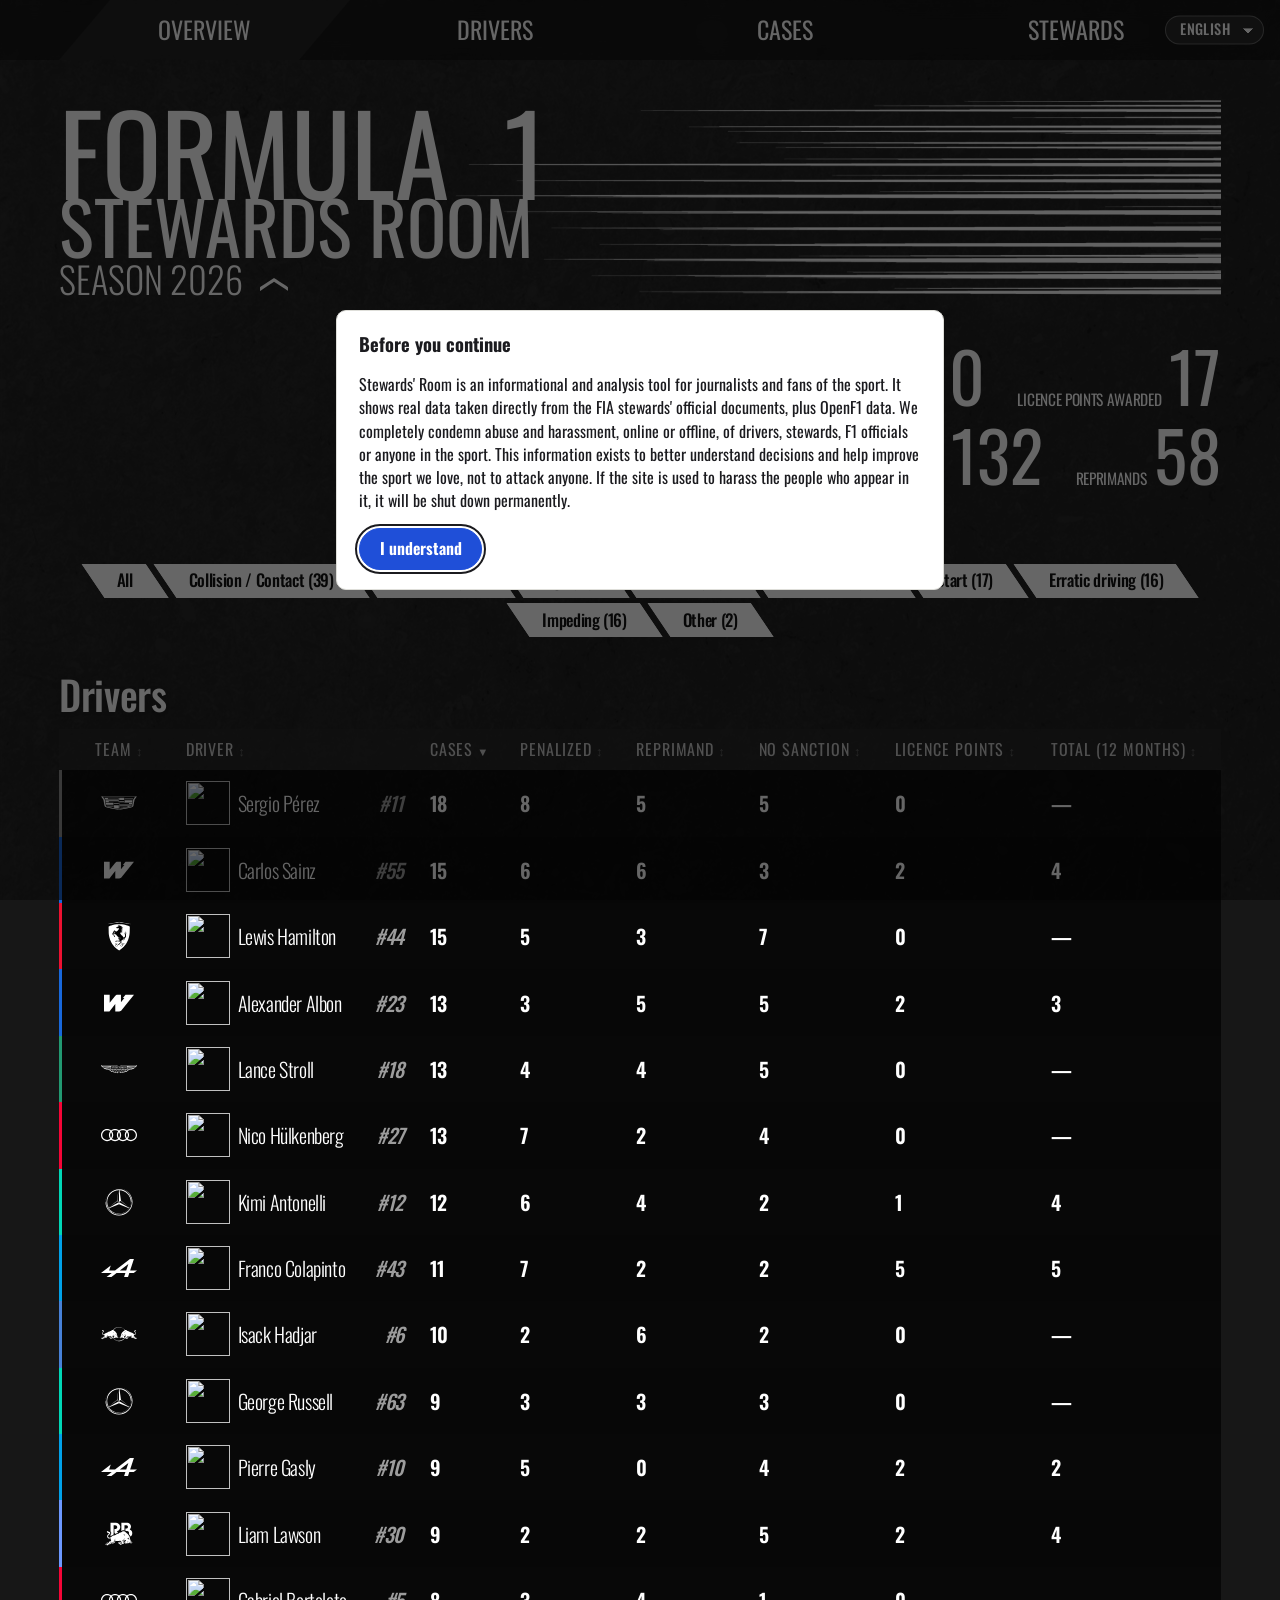
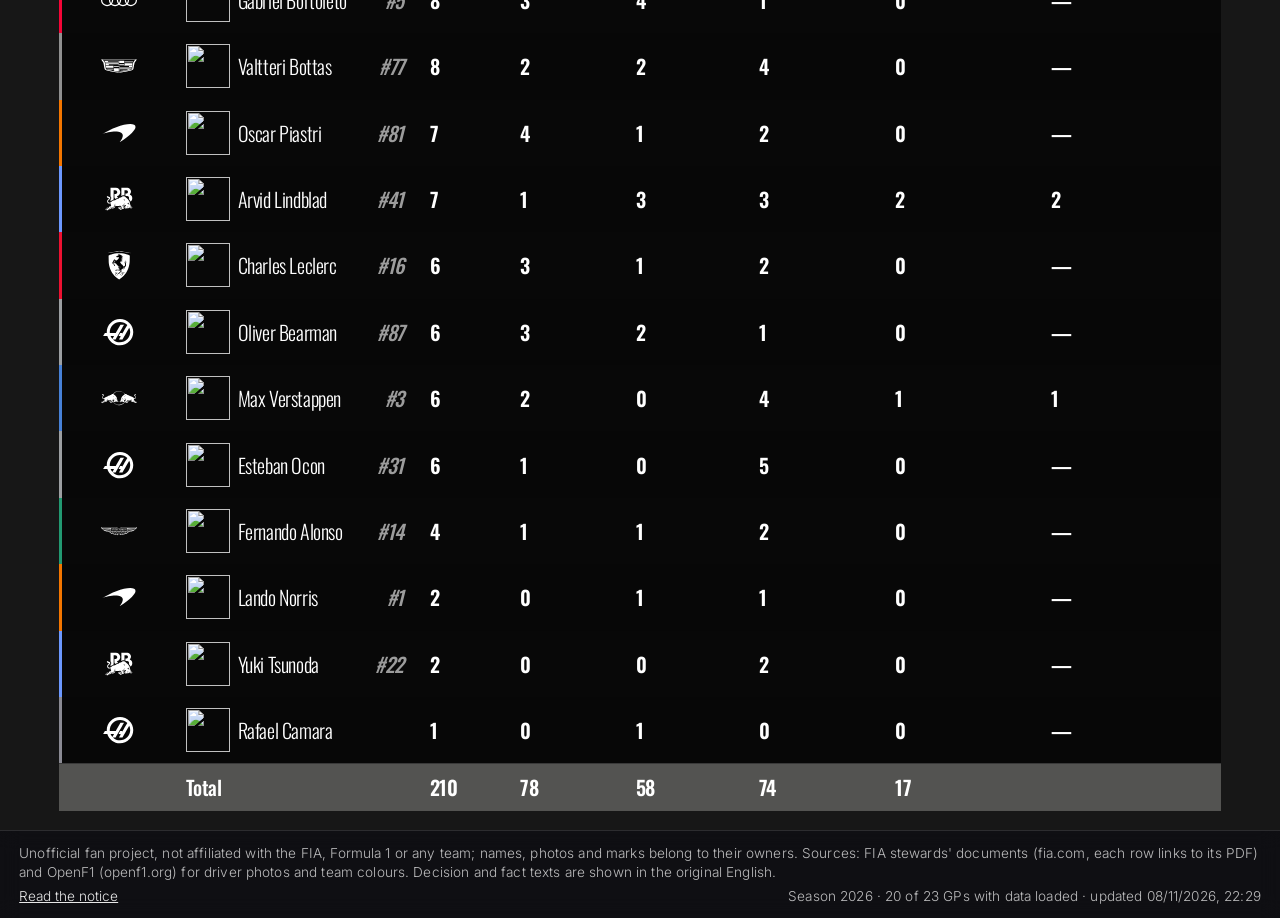
==== commit ac07ae26: "Add Open Graph meta tags and preview image for link sharing Co-Authored-By: Claude Sonnet 5.5 <norep" ====
--- a/site/index.html
+++ b/site/index.html
@@ -6,6 +6,16 @@
 <meta charset="utf-8">
 <meta name="viewport" content="width=device-width, initial-scale=1">
 <title>Stewards' Room</title>
+<meta name="description" content="Every F1 penalty of the season, sourced from the official FIA stewards' documents. Browse by driver, team and steward.">
+<meta property="og:type" content="website">
+<meta property="og:site_name" content="Stewards' Room">
+<meta property="og:title" content="Stewards' Room: F1 penalties, from the official FIA documents">
+<meta property="og:description" content="Every F1 penalty of the season, sourced from the official FIA stewards' documents. Browse by driver, team and steward.">
+<meta property="og:url" content="https://fexothefco.github.io/stewards-room/">
+<meta property="og:image" content="https://fexothefco.github.io/stewards-room/img/og.png">
+<meta property="og:image:width" content="1200">
+<meta property="og:image:height" content="630">
+<meta name="twitter:card" content="summary_large_image">
 <link rel="preload" href="fonts/Oswald-Variable.ttf" as="font" type="font/ttf" crossorigin>
 <link rel="preload" href="fonts/DaggerSquare-Oblique.otf" as="font" type="font/otf" crossorigin>
 <link rel="preload" href="img/overview/concrete.jpg" as="image">
--- a/site/styles.css
+++ b/site/styles.css
@@ -435,8 +435,78 @@
 .hero-photo { transform: translateY(1rem); transition: opacity .35s ease-out, transform .55s cubic-bezier(.2, .7, .2, 1); }
 .hero-photo.loaded { transform: none; }
 .hero-head::before { animation: lines-in .8s cubic-bezier(.2, .7, .2, 1) .15s backwards; }
-.herobox::before { animation: lines-in-mirror .9s cubic-bezier(.2, .7, .2, 1) .2s backwards; }
+.herobox::before { animation: lines-in-mirror .8s cubic-bezier(.2, .7, .2, 1) .15s backwards; } /* same duration and delay as the band by the name */
+/* Both bands start together, when the header appears: the low-left band belongs to the box (it exists before the data arrives), so it stays hidden until the header (.hero-head, where the other band lives) is in the page. */
+.herobox:not(:has(.hero-head))::before { display: none; }
 @media (prefers-reduced-motion: reduce) {
   .ov-f1, .ov-sr, .ov-season, .ov-stats, .ov-title::before, #drivers.is-entering tbody tr, .dcard, .hero-info > *, .hero-head::before, .herobox::before { animation: none; }
   .hero-photo { transform: none; transition: none; }
 }
+
+/* Cases page: the filters are centred, like the type buttons under them. */
+body:has(#filters) .filters { justify-content: center; margin: 1.2rem 0 .8rem; }
+body:has(#filters) .filters label { align-items: center; }
+
+/* Cases page entrance: title and chart first (the bars grow, left to right), then the filters, the buttons and the table rows. First draw only (.is-entering), off with "reduce motion". */
+@keyframes bar-grow { from { height: 0; } }
+@keyframes fade-only { from { opacity: 0; } }
+body:has(#gpChart) main > h1 { animation: rise-in .6s cubic-bezier(.2, .7, .2, 1) backwards; }
+body:has(#gpChart) main > h2:first-of-type { animation: rise-in .6s cubic-bezier(.2, .7, .2, 1) .06s backwards; }
+#gpChart.is-entering .gpline { animation: fade-only .5s ease-out .15s backwards; }
+#gpChart.is-entering .gpcol { animation: rise-in .5s cubic-bezier(.2, .7, .2, 1) backwards; }
+#gpChart.is-entering .seg { animation: bar-grow .75s cubic-bezier(.2, .7, .2, 1) backwards; }
+#gpChart.is-entering .gpcol:nth-child(2), #gpChart.is-entering .gpcol:nth-child(2) .seg { animation-delay: 0.2s; }
+#gpChart.is-entering .gpcol:nth-child(3), #gpChart.is-entering .gpcol:nth-child(3) .seg { animation-delay: 0.23s; }
+#gpChart.is-entering .gpcol:nth-child(4), #gpChart.is-entering .gpcol:nth-child(4) .seg { animation-delay: 0.26s; }
+#gpChart.is-entering .gpcol:nth-child(5), #gpChart.is-entering .gpcol:nth-child(5) .seg { animation-delay: 0.29s; }
+#gpChart.is-entering .gpcol:nth-child(6), #gpChart.is-entering .gpcol:nth-child(6) .seg { animation-delay: 0.32s; }
+#gpChart.is-entering .gpcol:nth-child(7), #gpChart.is-entering .gpcol:nth-child(7) .seg { animation-delay: 0.35s; }
+#gpChart.is-entering .gpcol:nth-child(8), #gpChart.is-entering .gpcol:nth-child(8) .seg { animation-delay: 0.38s; }
+#gpChart.is-entering .gpcol:nth-child(9), #gpChart.is-entering .gpcol:nth-child(9) .seg { animation-delay: 0.41s; }
+#gpChart.is-entering .gpcol:nth-child(10), #gpChart.is-entering .gpcol:nth-child(10) .seg { animation-delay: 0.44s; }
+#gpChart.is-entering .gpcol:nth-child(11), #gpChart.is-entering .gpcol:nth-child(11) .seg { animation-delay: 0.47s; }
+#gpChart.is-entering .gpcol:nth-child(12), #gpChart.is-entering .gpcol:nth-child(12) .seg { animation-delay: 0.5s; }
+#gpChart.is-entering .gpcol:nth-child(13), #gpChart.is-entering .gpcol:nth-child(13) .seg { animation-delay: 0.53s; }
+#gpChart.is-entering .gpcol:nth-child(14), #gpChart.is-entering .gpcol:nth-child(14) .seg { animation-delay: 0.56s; }
+#gpChart.is-entering .gpcol:nth-child(15), #gpChart.is-entering .gpcol:nth-child(15) .seg { animation-delay: 0.59s; }
+#gpChart.is-entering .gpcol:nth-child(16), #gpChart.is-entering .gpcol:nth-child(16) .seg { animation-delay: 0.62s; }
+#gpChart.is-entering .gpcol:nth-child(17), #gpChart.is-entering .gpcol:nth-child(17) .seg { animation-delay: 0.65s; }
+#gpChart.is-entering .gpcol:nth-child(18), #gpChart.is-entering .gpcol:nth-child(18) .seg { animation-delay: 0.68s; }
+#gpChart.is-entering .gpcol:nth-child(19), #gpChart.is-entering .gpcol:nth-child(19) .seg { animation-delay: 0.71s; }
+#gpChart.is-entering .gpcol:nth-child(20), #gpChart.is-entering .gpcol:nth-child(20) .seg { animation-delay: 0.74s; }
+#gpChart.is-entering .gpcol:nth-child(21), #gpChart.is-entering .gpcol:nth-child(21) .seg { animation-delay: 0.77s; }
+#gpChart.is-entering .gpcol:nth-child(22), #gpChart.is-entering .gpcol:nth-child(22) .seg { animation-delay: 0.8s; }
+#gpChart.is-entering .gpcol:nth-child(23), #gpChart.is-entering .gpcol:nth-child(23) .seg { animation-delay: 0.83s; }
+#gpChart.is-entering .gpcol:nth-child(24), #gpChart.is-entering .gpcol:nth-child(24) .seg { animation-delay: 0.86s; }
+#gpChart.is-entering .gpcol:nth-child(25), #gpChart.is-entering .gpcol:nth-child(25) .seg { animation-delay: 0.89s; }
+#gpChart.is-entering .gpcol:nth-child(26), #gpChart.is-entering .gpcol:nth-child(26) .seg { animation-delay: 0.92s; }
+#gpChart.is-entering .gpcol:nth-child(27), #gpChart.is-entering .gpcol:nth-child(27) .seg { animation-delay: 0.95s; }
+#gpChart.is-entering .gpcol:nth-child(28), #gpChart.is-entering .gpcol:nth-child(28) .seg { animation-delay: 0.98s; }
+#gpChart.is-entering .gpcol:nth-child(29), #gpChart.is-entering .gpcol:nth-child(29) .seg { animation-delay: 1.01s; }
+#gpChart.is-entering .gpcol:nth-child(30), #gpChart.is-entering .gpcol:nth-child(30) .seg { animation-delay: 1.04s; }
+#gpChart.is-entering .gpcol:nth-child(31), #gpChart.is-entering .gpcol:nth-child(31) .seg { animation-delay: 1.07s; }
+body:has(#gpChart) .legend { animation: fade-only .5s ease-out .7s backwards; }
+body:has(#gpChart) #filters { animation: rise-in .6s cubic-bezier(.2, .7, .2, 1) .6s backwards; }
+body:has(#gpChart) #typeBox { animation: rise-in .6s cubic-bezier(.2, .7, .2, 1) .5s backwards; }
+#cases.is-entering tbody tr, #types.is-entering tbody tr { animation: rise-in .45s cubic-bezier(.2, .7, .2, 1) 1s backwards; }
+#cases.is-entering tbody tr:nth-child(1), #types.is-entering tbody tr:nth-child(1) { animation-delay: 0.7s; }
+#cases.is-entering tbody tr:nth-child(2), #types.is-entering tbody tr:nth-child(2) { animation-delay: 0.73s; }
+#cases.is-entering tbody tr:nth-child(3), #types.is-entering tbody tr:nth-child(3) { animation-delay: 0.76s; }
+#cases.is-entering tbody tr:nth-child(4), #types.is-entering tbody tr:nth-child(4) { animation-delay: 0.79s; }
+#cases.is-entering tbody tr:nth-child(5), #types.is-entering tbody tr:nth-child(5) { animation-delay: 0.82s; }
+#cases.is-entering tbody tr:nth-child(6), #types.is-entering tbody tr:nth-child(6) { animation-delay: 0.85s; }
+#cases.is-entering tbody tr:nth-child(7), #types.is-entering tbody tr:nth-child(7) { animation-delay: 0.88s; }
+#cases.is-entering tbody tr:nth-child(8), #types.is-entering tbody tr:nth-child(8) { animation-delay: 0.91s; }
+#cases.is-entering tbody tr:nth-child(9), #types.is-entering tbody tr:nth-child(9) { animation-delay: 0.94s; }
+#cases.is-entering tbody tr:nth-child(10), #types.is-entering tbody tr:nth-child(10) { animation-delay: 0.97s; }
+#cases.is-entering tbody tr:nth-child(11), #types.is-entering tbody tr:nth-child(11) { animation-delay: 1s; }
+#cases.is-entering tbody tr:nth-child(12), #types.is-entering tbody tr:nth-child(12) { animation-delay: 1.03s; }
+#cases.is-entering tbody tr:nth-child(13), #types.is-entering tbody tr:nth-child(13) { animation-delay: 1.06s; }
+#cases.is-entering tbody tr:nth-child(14), #types.is-entering tbody tr:nth-child(14) { animation-delay: 1.09s; }
+@media (prefers-reduced-motion: reduce) {
+  body:has(#gpChart) main > h1, body:has(#gpChart) main > h2:first-of-type, #gpChart.is-entering .gpline, #gpChart.is-entering .gpcol, #gpChart.is-entering .seg, body:has(#gpChart) .legend, body:has(#gpChart) #filters, body:has(#gpChart) #typeBox, #cases.is-entering tbody tr, #types.is-entering tbody tr { animation: none; }
+}
+
+/* Grands Prix with no data yet (announced, or without processed documents) look exactly like the columns left out when one Grand Prix is selected: the whole column at 25%, same type as the others. */
+.gpcol.off { opacity: .25; }
+.gpcol.off .gpflag, .gpcol.off .gpcode { opacity: 1; }
